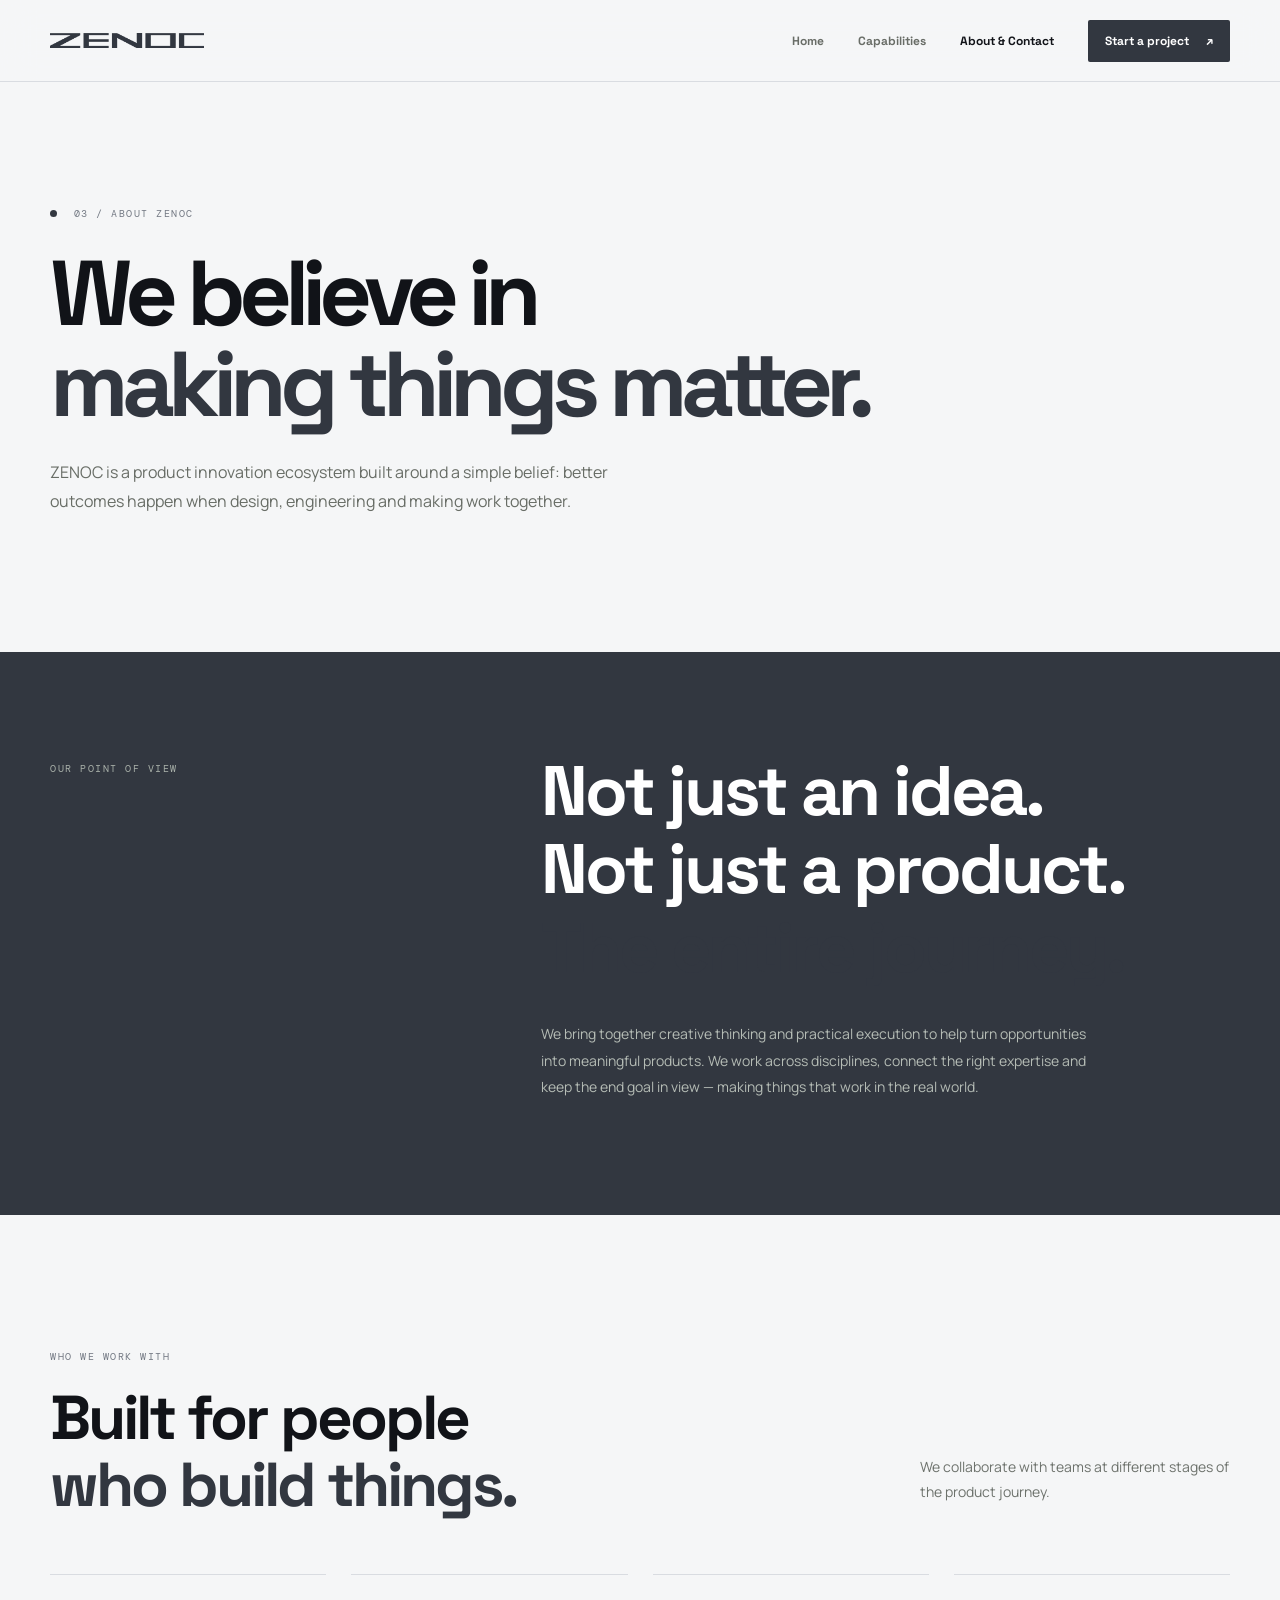
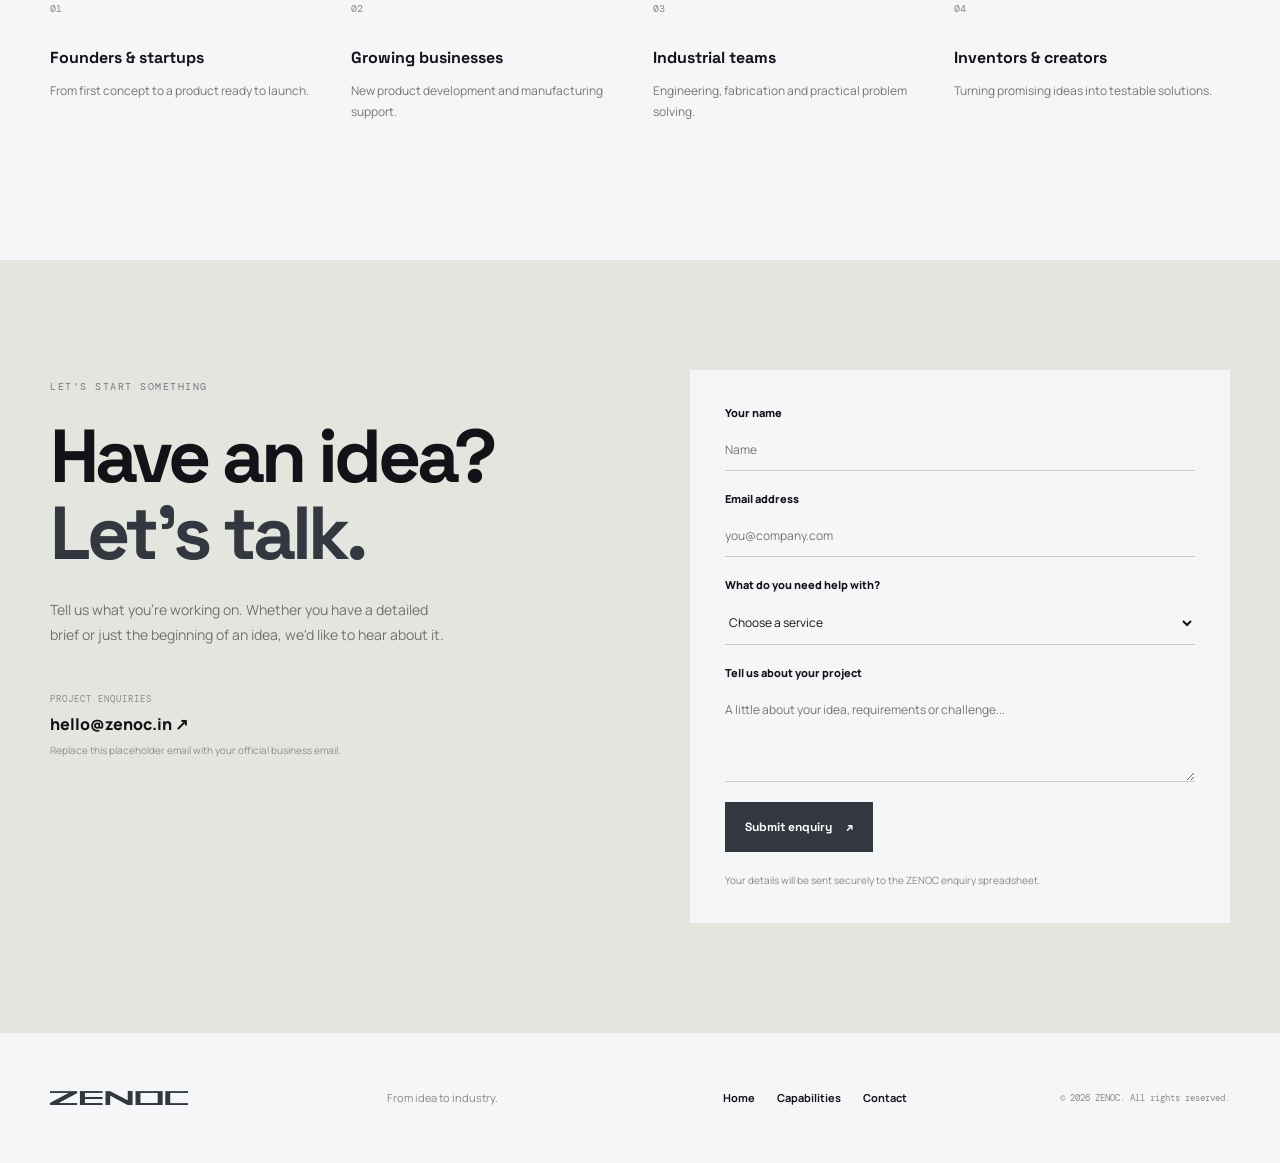
==== about.html @ 17db70b9 "upload of website" ====
<!DOCTYPE html>
<html lang="en"><head><meta charset="UTF-8"><meta name="viewport" content="width=device-width, initial-scale=1.0"><meta name="description" content="Meet ZENOC and start a product innovation project."><title>About & Contact — ZENOC</title><link rel="preconnect" href="https://fonts.googleapis.com"><link rel="preconnect" href="https://fonts.gstatic.com" crossorigin><link href="https://fonts.googleapis.com/css2?family=DM+Mono:wght@400;500&family=Manrope:wght@400;500;600;700;800&family=Space+Grotesk:wght@400;500;600;700&display=swap" rel="stylesheet"><link rel="stylesheet" href="styles.css"><script src="script.js" defer></script></head>
<body><header class="site-header"><a class="brand logo-brand" href="index.html"><img src="zenoc-logo.png" alt="ZENOC"></a><button class="menu-toggle" aria-label="Open menu" aria-expanded="false">☰</button><nav class="nav"><a href="index.html">Home</a><a href="capabilities.html">Capabilities</a><a class="active" href="about.html">About & Contact</a><a class="nav-cta" href="#contact">Start a project <span>↗</span></a></nav></header>
<main><section class="page-hero about-hero wrap"><p class="eyebrow"><i></i> 03 / ABOUT ZENOC</p><h1>We believe in<br><em>making things matter.</em></h1><p class="page-lead">ZENOC is a product innovation ecosystem built around a simple belief: better outcomes happen when design, engineering and making work together.</p></section>
<section class="about-statement"><div class="wrap statement-grid"><p class="eyebrow">OUR POINT OF VIEW</p><h2>Not just an idea.<br>Not just a product.<br><span>The entire journey.</span></h2><p>We bring together creative thinking and practical execution to help turn opportunities into meaningful products. We work across disciplines, connect the right expertise and keep the end goal in view — making things that work in the real world.</p></div></section>
<section class="section wrap audience"><div class="section-heading"><div><p class="eyebrow">WHO WE WORK WITH</p><h2>Built for people<br><em>who build things.</em></h2></div><p>We collaborate with teams at different stages of the product journey.</p></div><div class="audience-grid"><div><span>01</span><h3>Founders & startups</h3><p>From first concept to a product ready to launch.</p></div><div><span>02</span><h3>Growing businesses</h3><p>New product development and manufacturing support.</p></div><div><span>03</span><h3>Industrial teams</h3><p>Engineering, fabrication and practical problem solving.</p></div><div><span>04</span><h3>Inventors & creators</h3><p>Turning promising ideas into testable solutions.</p></div></div></section>
<section class="contact-section" id="contact"><div class="wrap contact-grid"><div><p class="eyebrow">LET'S START SOMETHING</p><h2>Have an idea?<br><em>Let's talk.</em></h2><p class="contact-note">Tell us what you're working on. Whether you have a detailed brief or just the beginning of an idea, we'd like to hear about it.</p><div class="contact-meta"><span>PROJECT ENQUIRIES</span><a href="mailto:hello@zenoc.in">hello@zenoc.in ↗</a><small>Replace this placeholder email with your official business email.</small></div></div>
<form class="contact-form" id="contactForm"><label>Your name<input name="name" type="text" placeholder="Name" required></label><label>Email address<input name="email" type="email" placeholder="you@company.com" required></label><label>What do you need help with?<select name="service" required><option value="">Choose a service</option><option>Product design & development</option><option>Engineering & DFM</option><option>Prototyping</option><option>Fabrication & manufacturing</option><option>Branding & commercialization</option><option>End-to-end product development</option><option>Other</option></select></label><label>Tell us about your project<textarea name="message" rows="4" placeholder="A little about your idea, requirements or challenge..." required></textarea></label><div class="website-field" aria-hidden="true"><label>Leave this field empty<input name="website" type="text" tabindex="-1" autocomplete="off"></label></div><button class="button button-dark" type="submit">Submit enquiry <span>↗</span></button><p class="form-note" id="formNote">Your details will be sent securely to the ZENOC enquiry spreadsheet.</p></form></div></section></main>
<footer class="footer wrap"><a class="brand logo-brand" href="index.html"><img src="zenoc-logo.png" alt="ZENOC"></a><p>From idea to industry.</p><div class="footer-links"><a href="index.html">Home</a><a href="capabilities.html">Capabilities</a><a href="#contact">Contact</a></div><small>© <span id="year"></span> ZENOC. All rights reserved.</small></footer></body></html>
---- styles.css ----
/* ZENOC — responsive visual system */
:root{--ink:#171918;--paper:#f2f1ec;--muted:#777b75;--line:#d6d7d0;--orange:#323740;--white:#fff;--mono:"DM Mono",monospace;--sans:"Manrope",Arial,sans-serif}
*{box-sizing:border-box}html{scroll-behavior:smooth}body{margin:0;background:var(--paper);color:var(--ink);font-family:var(--sans);-webkit-font-smoothing:antialiased}a{color:inherit;text-decoration:none}.wrap{width:min(1180px,calc(100% - 64px));margin:auto}.site-header{height:82px;padding:0 max(32px,calc((100vw - 1180px)/2));display:flex;align-items:center;justify-content:space-between;border-bottom:1px solid var(--line);position:relative;z-index:5;background:rgba(242,241,236,.94)}.brand{font-size:25px;font-weight:800;letter-spacing:-2px}.brand span{font:10px var(--mono);vertical-align:top;margin-left:3px;letter-spacing:0}.nav{display:flex;align-items:center;gap:34px;font-size:12px;font-weight:700}.nav a:not(.nav-cta){color:#696d67}.nav a.active,.nav a:hover{color:var(--ink)}.nav-cta{background:var(--ink);color:white;padding:13px 17px;border-radius:2px}.nav-cta span,.button span{margin-left:14px}.menu-toggle{display:none;border:0;background:none;font-size:23px}.hero{min-height:650px;display:grid;grid-template-columns:1fr .9fr;align-items:center;gap:45px;padding-top:65px;padding-bottom:70px}.eyebrow{font:10px var(--mono);letter-spacing:1.5px;color:var(--muted);text-transform:uppercase}.eyebrow i{display:inline-block;width:7px;height:7px;background:var(--orange);border-radius:50%;margin-right:9px}.hero h1,.page-hero h1{font-size:clamp(58px,7.5vw,100px);line-height:.99;letter-spacing:-7px;margin:28px 0 25px;font-weight:700}.accent{color:var(--orange)}.hero-lead,.page-lead{font-size:16px;line-height:1.8;color:#686d66;max-width:510px}.hero-actions{display:flex;align-items:center;gap:28px;margin-top:34px}.button{display:inline-flex;align-items:center;justify-content:center;padding:17px 20px;font-size:12px;font-weight:800;border:0;cursor:pointer;transition:transform .2s,background .2s}.button:hover{transform:translateY(-3px)}.button-dark{background:var(--ink);color:white}.button-dark:hover{background:var(--orange)}.button-light{background:var(--paper);color:var(--ink)}.text-link,.arrow-link{font-size:12px;font-weight:800}.text-link span,.arrow-link span{color:var(--orange);margin-left:8px}.hero-visual{height:480px;position:relative;overflow:hidden;background:#202523;background-image:linear-gradient(135deg,#303936,#111715)}.visual-grid{position:absolute;inset:0;background-image:linear-gradient(rgba(255,255,255,.08) 1px,transparent 1px),linear-gradient(90deg,rgba(255,255,255,.08) 1px,transparent 1px);background-size:40px 40px;mask-image:linear-gradient(transparent,#000 20%,#000 80%,transparent)}.orbit{position:absolute;border:1px solid rgba(255,255,255,.22);border-radius:50%;width:370px;height:370px;left:50%;top:50%;transform:translate(-50%,-50%) rotate(-28deg)}.orbit-two{width:470px;height:260px;transform:translate(-50%,-50%) rotate(35deg)}.core-object{position:absolute;left:50%;top:49%;transform:translate(-50%,-50%);width:190px;height:190px;filter:drop-shadow(20px 25px 22px #0008)}.core-front{position:absolute;inset:25px 15px 0;background:linear-gradient(145deg,#f56b40,#c43e23);clip-path:polygon(0 18%,74% 0,100% 18%,100% 82%,25% 100%,0 78%);display:grid;place-items:center;color:#fff;font-size:85px;font-weight:800;letter-spacing:-10px}.core-front span{color:#242b28}.core-top{position:absolute;top:0;left:15px;width:140px;height:45px;background:#ff986d;clip-path:polygon(0 40%,75% 0,100% 35%,25% 100%)}.core-side{position:absolute;right:0;top:30px;width:40px;height:145px;background:#9e321e;clip-path:polygon(0 0,100% 14%,100% 80%,0 100%)}.visual-label{position:absolute;color:#d7ddd8;font:9px var(--mono);letter-spacing:1.5px}.label-top{top:24px;left:24px}.label-bottom{bottom:24px;right:24px}.visual-cross{position:absolute;right:28px;top:20px;color:var(--orange);font-size:30px}.ticker{overflow:hidden;background:var(--orange);color:#171918;padding:17px 0;white-space:nowrap;font:11px var(--mono);letter-spacing:2px}.ticker div{min-width:max-content;animation:marquee 32s linear infinite}.ticker b{margin:0 28px}@keyframes marquee{to{transform:translateX(-35%)}}.section{padding-top:125px;padding-bottom:125px}.intro-section{display:grid;grid-template-columns:1fr 1fr;gap:100px}.section h2,.section-heading h2,.process-inner h2{font-size:clamp(40px,5vw,62px);line-height:1.08;letter-spacing:-3px;margin:22px 0 0}.section h2 em,.section-heading h2 em,.process-inner h2 em,.page-hero h1 em,.about-statement h2 span,.contact-grid h2 em{font-style:normal;color:var(--orange)}.intro-text{padding-top:42px;max-width:500px}.intro-text p{font-size:15px;line-height:1.9;color:#686d66;margin:0 0 20px}.arrow-link{display:inline-block;margin-top:17px}.ecosystem-section{background:#e6e6df;padding:110px 0}.section-heading{display:flex;justify-content:space-between;align-items:end;gap:40px;margin-bottom:55px}.section-heading>p{max-width:310px;color:#6d726c;font-size:14px;line-height:1.8}.journey{display:grid;grid-template-columns:repeat(6,1fr);border-top:1px solid #c6c9c0}.journey-step{padding:23px 17px 8px 0;border-right:1px solid #c6c9c0;min-height:210px}.journey-step+ .journey-step{padding-left:17px}.journey-step:last-child{border:0}.journey-step>span,.card-no,.capability-index,.audience-grid span{font:10px var(--mono);color:#858a82}.step-icon{font-size:30px;color:var(--orange);margin:25px 0 17px}.journey-step h3{font-size:15px;margin:0 0 9px}.journey-step p,.cap-card p{font-size:11px;line-height:1.7;color:#747970;margin:0}.capabilities-preview{padding-bottom:130px}.cap-grid{display:grid;grid-template-columns:1.15fr 1fr 1fr;gap:14px}.cap-card{min-height:290px;padding:26px;position:relative;display:flex;flex-direction:column;align-items:flex-start;justify-content:space-between;overflow:hidden;transition:transform .25s}.cap-card:hover{transform:translateY(-5px)}.cap-card h3{font-size:27px;line-height:1.15;letter-spacing:-1px;margin:30px 0 10px}.cap-card p{max-width:240px}.cap-large{background:#d7d9d1}.cap-dark{background:#222a26;color:white}.cap-dark p,.cap-dark .card-no{color:#b0b8b0}.cap-orange{background:var(--orange)}.cap-orange p,.cap-orange .card-no{color:#542719}.card-arrow{position:absolute;right:25px;bottom:22px;font-size:22px}.cta-band{background:#202724;color:white;padding:100px 0}.cta-inner{position:relative}.cta-inner h2{font-size:clamp(58px,8vw,96px);line-height:.98;letter-spacing:-6px;margin:25px 0 35px}.cta-inner .eyebrow{color:#a9b1a9}.footer{min-height:130px;display:grid;grid-template-columns:1fr 1fr 1fr auto;align-items:center;gap:20px}.footer>p{font-size:11px;color:#858a82}.footer-links{display:flex;gap:22px;font-size:11px;font-weight:700}.footer small{font:9px var(--mono);color:#8a8e87}.page-hero{padding-top:115px;padding-bottom:90px}.page-hero h1{font-size:clamp(58px,8vw,92px);margin:28px 0}.page-lead{max-width:560px}.capability-list{padding-bottom:110px}.capability-row{display:grid;grid-template-columns:180px 1fr 120px;gap:35px;padding:48px 0;border-top:1px solid var(--line)}.capability-index{padding-top:10px}.capability-row h2{font-size:35px;line-height:1.13;letter-spacing:-1.8px;margin:0 0 17px}.capability-row p{max-width:590px;color:#70756e;font-size:13px;line-height:1.8}.capability-row ul{display:flex;flex-wrap:wrap;gap:8px 25px;padding:0;margin:20px 0 0;list-style:none}.capability-row li{font:10px var(--mono);color:#6d726b}.capability-row li:before{content:"↗";color:var(--orange);margin-right:7px}.capability-symbol{font-size:65px;color:var(--orange);justify-self:end;padding-top:8px}.process-strip{background:#e5e6df;padding:95px 0}.process-inner h2{margin-bottom:45px}.process-points{display:grid;grid-template-columns:repeat(5,1fr);border-top:1px solid #c5c9c0}.process-points div{padding:20px 10px 0 0;display:flex;flex-direction:column;gap:24px}.process-points b{font:11px var(--mono);color:var(--orange)}.process-points span{font-size:12px;font-weight:700}.mini-cta{padding-top:90px;padding-bottom:90px;display:flex;align-items:center;justify-content:space-between}.mini-cta h2{font-size:38px;letter-spacing:-2px;line-height:1.1}.about-hero{padding-bottom:120px}.about-statement{background:#202724;color:white;padding:100px 0}.statement-grid{display:grid;grid-template-columns:1fr 1.6fr;gap:20px 60px}.statement-grid .eyebrow{color:#a9b1a9}.about-statement h2{font-size:clamp(43px,6vw,70px);line-height:1.12;letter-spacing:-3px;margin:0;grid-column:2}.statement-grid>p:last-child{grid-column:2;max-width:550px;color:#b5bcb5;font-size:14px;line-height:1.9}.audience-grid{display:grid;grid-template-columns:repeat(4,1fr);gap:25px}.audience-grid>div{border-top:1px solid var(--line);padding-top:20px}.audience-grid h3{font-size:16px;margin:30px 0 10px}.audience-grid p{font-size:12px;color:#747970;line-height:1.8}.contact-section{background:#e4e5de;padding:110px 0}.contact-grid{display:grid;grid-template-columns:1fr 1fr;gap:100px}.contact-grid h2{font-size:clamp(50px,6vw,75px);line-height:1.03;letter-spacing:-4px;margin:25px 0}.contact-note{max-width:400px;color:#6f746d;font-size:14px;line-height:1.8}.contact-meta{display:flex;flex-direction:column;gap:8px;margin-top:45px}.contact-meta span{font:9px var(--mono);color:#888d85;letter-spacing:1px}.contact-meta a{font-weight:800;font-size:16px}.contact-meta small{font-size:10px;color:#8b8f88}.contact-form{background:var(--paper);padding:35px;display:flex;flex-direction:column;gap:20px}.contact-form label{display:flex;flex-direction:column;gap:9px;font-size:11px;font-weight:800}.contact-form input,.contact-form select,.contact-form textarea{width:100%;border:0;border-bottom:1px solid #c9ccc3;background:transparent;padding:12px 0;font:12px var(--sans);color:var(--ink);outline:none;border-radius:0}.contact-form input:focus,.contact-form select:focus,.contact-form textarea:focus{border-color:var(--orange)}.contact-form textarea{resize:vertical}.contact-form .button{align-self:flex-start}.form-note{font-size:10px;color:#858a82;line-height:1.6;margin:0}
@media(max-width:850px){.wrap{width:min(100% - 40px,650px)}.site-header{padding:0 20px;height:72px}.menu-toggle{display:block}.nav{display:none;position:absolute;top:72px;left:0;right:0;background:var(--paper);padding:20px;flex-direction:column;align-items:stretch;gap:20px;border-bottom:1px solid var(--line)}.nav.open{display:flex}.nav-cta{text-align:center}.hero{grid-template-columns:1fr;padding-top:65px;gap:45px}.hero h1,.page-hero h1{letter-spacing:-4px}.hero-visual{height:390px}.intro-section,.contact-grid{grid-template-columns:1fr;gap:30px}.intro-text{padding-top:0}.section{padding-top:85px;padding-bottom:85px}.section-heading{align-items:flex-start;flex-direction:column;gap:15px}.journey{grid-template-columns:repeat(3,1fr)}.journey-step:nth-child(3){border-right:0}.journey-step:nth-child(4),.journey-step:nth-child(5),.journey-step:nth-child(6){border-top:1px solid #c6c9c0}.journey-step:nth-child(4){padding-left:0}.cap-grid{grid-template-columns:1fr 1fr}.cap-large{grid-column:span 2}.footer{grid-template-columns:1fr 1fr;padding-top:30px;padding-bottom:30px}.footer-links{justify-content:flex-end}.footer small{grid-column:span 2}.capability-row{grid-template-columns:110px 1fr 55px;gap:15px}.capability-symbol{font-size:45px}.process-points{grid-template-columns:repeat(3,1fr);row-gap:25px}.statement-grid{grid-template-columns:1fr;gap:25px}.about-statement h2,.statement-grid>p:last-child{grid-column:1}.audience-grid{grid-template-columns:1fr 1fr}.contact-grid{gap:45px}}
@media(max-width:520px){.wrap{width:calc(100% - 36px)}.hero{min-height:0;padding-top:55px;padding-bottom:55px}.hero h1,.page-hero h1{font-size:57px;letter-spacing:-4px}.hero-lead,.page-lead{font-size:14px}.hero-actions{align-items:flex-start;flex-direction:column;gap:20px}.hero-visual{height:330px}.orbit{width:280px;height:280px}.orbit-two{width:350px;height:210px}.core-object{transform:translate(-50%,-50%) scale(.8)}.ticker{padding:14px 0}.ticker div{font-size:9px}.section h2,.section-heading h2,.process-inner h2{font-size:43px;letter-spacing:-2px}.journey{grid-template-columns:1fr 1fr}.journey-step:nth-child(2),.journey-step:nth-child(4){border-right:0}.journey-step:nth-child(3){border-right:1px solid #c6c9c0}.journey-step:nth-child(3){border-top:1px solid #c6c9c0}.journey-step:nth-child(4){border-top:1px solid #c6c9c0}.journey-step:nth-child(5){padding-left:0}.cap-grid{grid-template-columns:1fr}.cap-large{grid-column:auto}.cap-card{min-height:245px}.cta-band{padding:75px 0}.cta-inner h2{font-size:65px;letter-spacing:-4px}.footer{grid-template-columns:1fr;gap:13px}.footer-links{justify-content:flex-start}.footer small{grid-column:auto}.page-hero{padding-top:75px;padding-bottom:65px}.capability-row{grid-template-columns:1fr 45px;gap:8px;padding:35px 0}.capability-index{grid-column:span 2}.capability-row h2{font-size:30px}.capability-row>div:nth-child(2){grid-column:1}.capability-symbol{grid-column:2;grid-row:2;font-size:38px}.capability-row ul{gap:9px 16px}.process-points{grid-template-columns:1fr 1fr}.mini-cta{align-items:flex-start;flex-direction:column;gap:20px}.audience-grid{grid-template-columns:1fr 1fr;gap:22px 15px}.contact-section{padding:75px 0}.contact-form{padding:24px 18px}.contact-grid h2{font-size:57px}}

/* ZENOC monochrome glass identity */
:root{--ink:#111318;--paper:#f5f6f7;--muted:#737983;--line:#d9dce1;--orange:#323740}
body{background:#f5f6f7;color:#111318}
.site-header{background:rgba(245,246,247,.88);backdrop-filter:blur(18px);-webkit-backdrop-filter:blur(18px)}
.nav-cta,.button-dark{background:#323740;color:#fff}
.nav-cta:hover,.button-dark:hover{background:#111318}
.hero-visual.glass-visual{isolation:isolate;background:radial-gradient(ellipse at 50% 40%,#69717d 0%,#323740 45%,#171a20 100%);border:1px solid rgba(255,255,255,.16);box-shadow:0 28px 70px rgba(20,25,33,.18);overflow:hidden}
.glass-visual:before{content:"";position:absolute;inset:0;background:linear-gradient(135deg,rgba(255,255,255,.14),transparent 38%,rgba(255,255,255,.04));z-index:-1}
.glass-visual .visual-grid{background-image:linear-gradient(rgba(255,255,255,.055) 1px,transparent 1px),linear-gradient(90deg,rgba(255,255,255,.055) 1px,transparent 1px);background-size:48px 48px}
.glass-orb{position:absolute;border:1px solid rgba(255,255,255,.19);border-radius:50%}
.orb-a{width:390px;height:390px;left:15%;top:12%;box-shadow:inset 0 0 60px rgba(255,255,255,.04),0 0 50px rgba(255,255,255,.035)}
.orb-b{width:260px;height:260px;right:8%;bottom:8%;border-color:rgba(255,255,255,.12)}
.glass-panel{position:absolute;background:linear-gradient(135deg,rgba(255,255,255,.23),rgba(255,255,255,.055));border:1px solid rgba(255,255,255,.38);box-shadow:0 20px 55px rgba(0,0,0,.22),inset 0 1px 0 rgba(255,255,255,.35);backdrop-filter:blur(22px);-webkit-backdrop-filter:blur(22px);color:#fff}
.panel-main{width:220px;height:270px;left:50%;top:50%;transform:translate(-50%,-46%) rotate(-5deg);padding:23px;display:flex;flex-direction:column;justify-content:space-between;border-radius:18px}
.panel-main strong{font-size:48px;line-height:.93;letter-spacing:-3px}.panel-main em{font-style:normal;color:#cbd1da}
.panel-main .panel-kicker,.panel-main small,.panel-back span,.panel-back b,.panel-side span{font:9px var(--mono);letter-spacing:1.2px}
.panel-main small{color:#d0d5dc}
.panel-back{width:220px;height:145px;left:18%;top:23%;transform:rotate(12deg);border-radius:15px;padding:17px;display:flex;justify-content:space-between;align-items:flex-start}
.panel-back b{align-self:flex-end}
.panel-side{right:9%;bottom:22%;padding:16px 19px;border-radius:12px;display:flex;flex-direction:column;gap:13px;transform:rotate(5deg)}
.glass-visual .visual-label{color:rgba(255,255,255,.8)}.glass-visual .visual-cross{color:#fff}
.orbit,.core-object{display:none}
.ticker{background:#323740;color:#fff}.ticker b{color:#cbd1da}
.cap-large{background:#e2e5e9}.cap-dark{background:#323740}.cap-orange{background:#d5d9df}
.cap-orange p,.cap-orange .card-no{color:#555d68}
.cta-band,.about-statement{background:#323740}.button-light{background:#fff;color:#323740}
@media(max-width:520px){.panel-main{transform:translate(-50%,-46%) scale(.82) rotate(-5deg)}.panel-back{left:5%;top:18%;transform:scale(.8) rotate(12deg)}.panel-side{right:4%;bottom:13%;transform:scale(.82) rotate(5deg)}}

/* Typography and supplied ZENOC wordmark */
:root{--sans:"Manrope",Arial,sans-serif;--display:"Space Grotesk","Manrope",sans-serif}
h1,h2,h3,.brand,.button,.nav{font-family:var(--display)}
.brand.logo-brand{display:inline-flex;align-items:center;width:154px;line-height:0}
.brand.logo-brand img{display:block;width:100%;height:auto;object-fit:contain}
.footer .brand.logo-brand{width:138px}
@media(max-width:520px){.brand.logo-brand{width:138px}.footer .brand.logo-brand{width:130px}}

/* Contact form submission states and invisible spam honeypot */
.website-field{position:absolute!important;left:-10000px!important;width:1px!important;height:1px!important;overflow:hidden!important}
.contact-form button:disabled{opacity:.6;cursor:wait}
.form-note.form-error{color:#a32929}

/* Homepage hero: remove decorative image/artwork and use a clean editorial layout */
.hero{grid-template-columns:minmax(0,1fr);min-height:560px;max-width:1180px}
.hero-copy{max-width:820px}
.hero-lead{max-width:620px}
@media(max-width:850px){.hero{grid-template-columns:1fr;min-height:0}}
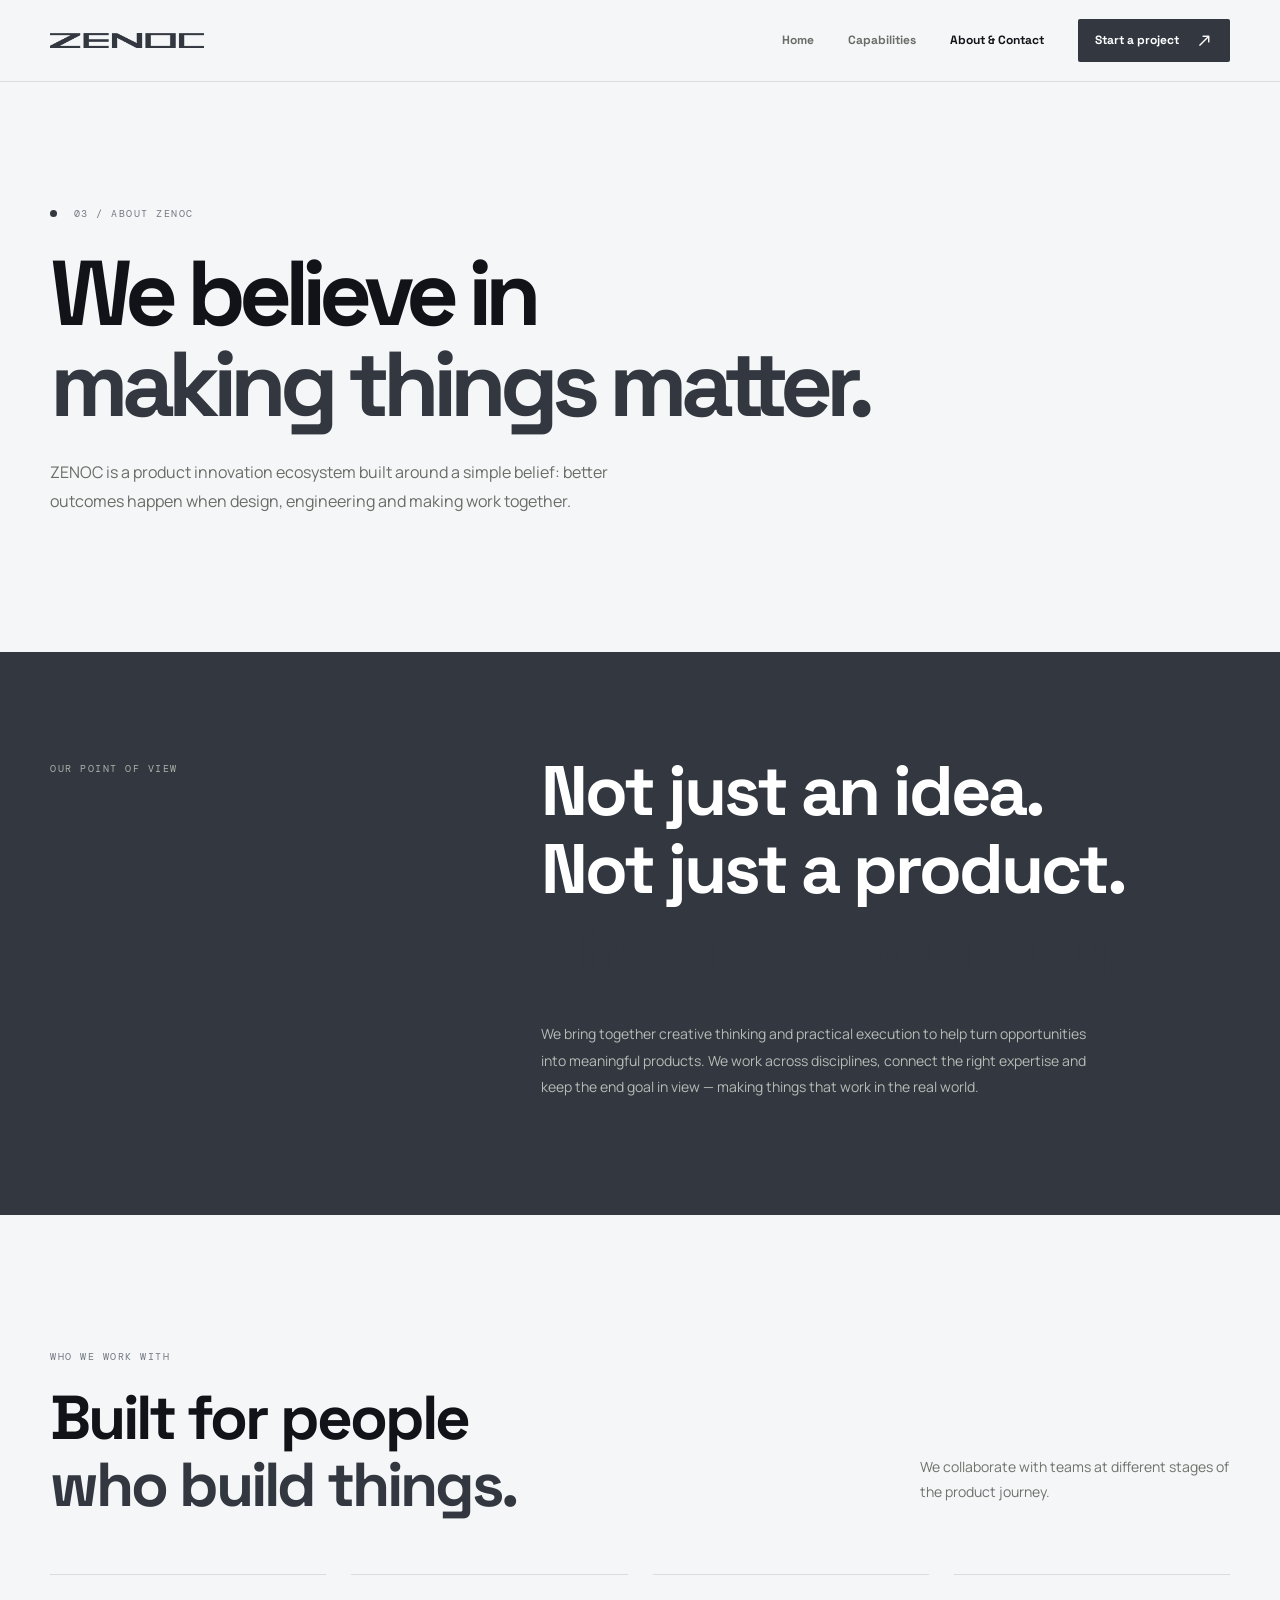
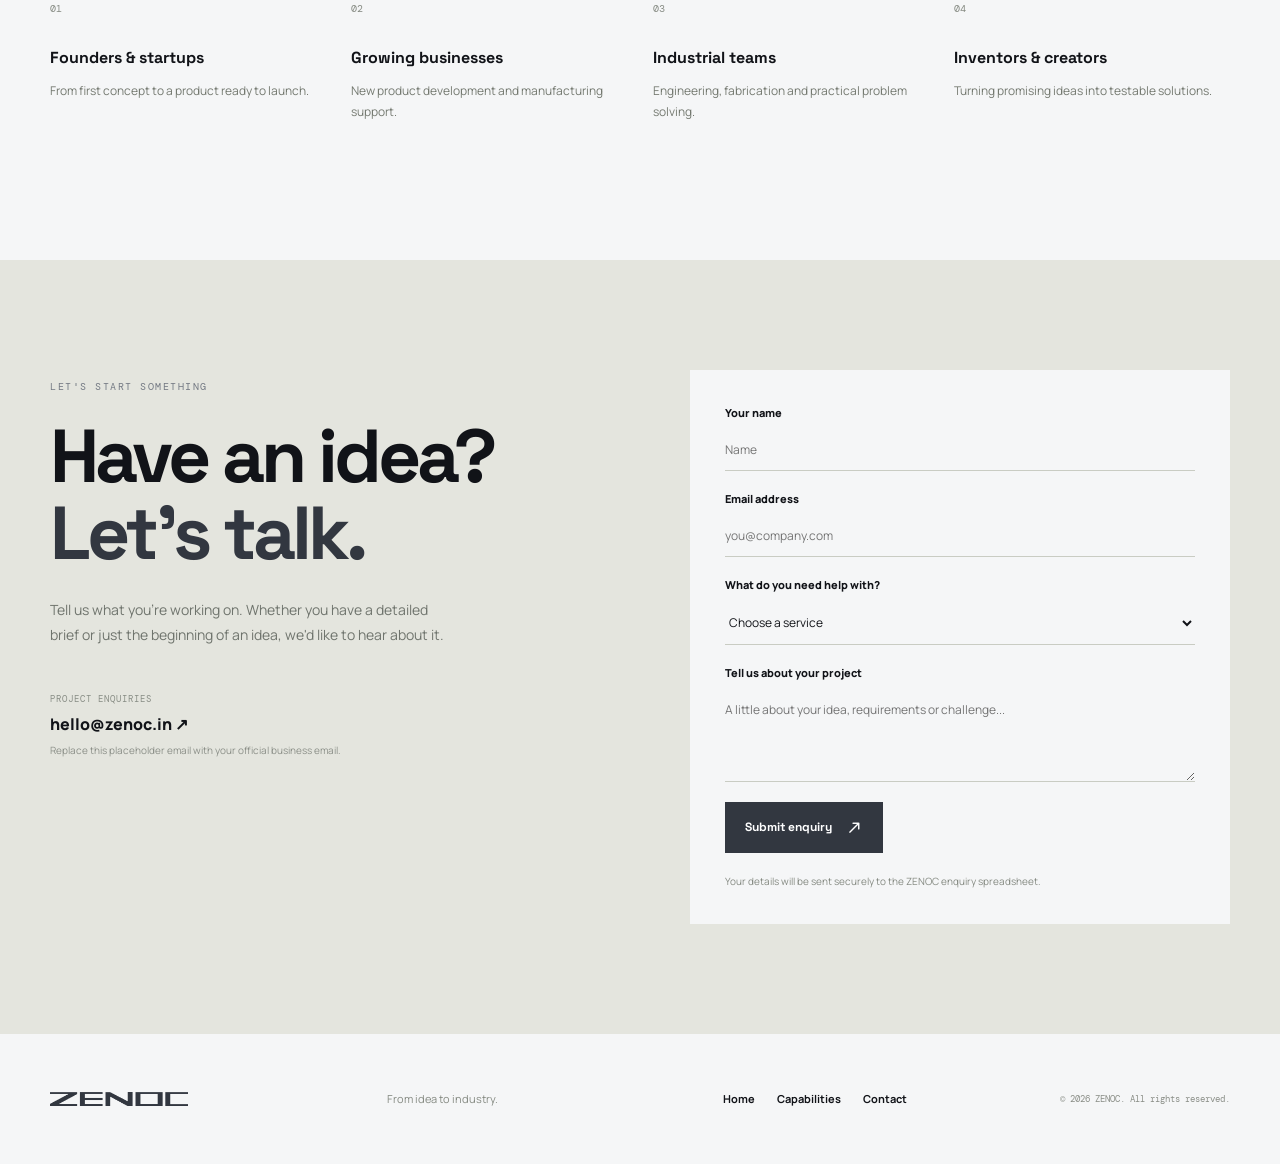
==== commit bd73658e: "v2" ====
--- a/about.html
+++ b/about.html
@@ -1,9 +1,9 @@
 <!DOCTYPE html>
-<html lang="en"><head><meta charset="UTF-8"><meta name="viewport" content="width=device-width, initial-scale=1.0"><meta name="description" content="Meet ZENOC and start a product innovation project."><title>About & Contact — ZENOC</title><link rel="preconnect" href="https://fonts.googleapis.com"><link rel="preconnect" href="https://fonts.gstatic.com" crossorigin><link href="https://fonts.googleapis.com/css2?family=DM+Mono:wght@400;500&family=Manrope:wght@400;500;600;700;800&family=Space+Grotesk:wght@400;500;600;700&display=swap" rel="stylesheet"><link rel="stylesheet" href="styles.css"><script src="script.js" defer></script></head>
-<body><header class="site-header"><a class="brand logo-brand" href="index.html"><img src="zenoc-logo.png" alt="ZENOC"></a><button class="menu-toggle" aria-label="Open menu" aria-expanded="false">☰</button><nav class="nav"><a href="index.html">Home</a><a href="capabilities.html">Capabilities</a><a class="active" href="about.html">About & Contact</a><a class="nav-cta" href="#contact">Start a project <span>↗</span></a></nav></header>
+<html lang="en"><head><meta charset="UTF-8"><meta name="viewport" content="width=device-width, initial-scale=1.0"><meta name="description" content="Meet ZENOC and start a product innovation project."><title>About & Contact — ZENOC</title><link rel="preconnect" href="https://fonts.googleapis.com"><link rel="preconnect" href="https://fonts.gstatic.com" crossorigin><link href="https://fonts.googleapis.com/css2?family=DM+Mono:wght@400;500&family=Manrope:wght@400;500;600;700;800&family=Space+Grotesk:wght@400;500;600;700&display=swap" rel="stylesheet"><link href="https://fonts.googleapis.com/css2?family=Material+Symbols+Rounded:opsz,wght,FILL,GRAD@20..48,400,0,0" rel="stylesheet"><link rel="stylesheet" href="styles.css"><script src="script.js" defer></script></head>
+<body><header class="site-header"><a class="brand logo-brand" href="index.html"><img src="zenoc-logo.png" alt="ZENOC"></a><button class="menu-toggle" aria-label="Open menu" aria-expanded="false"><span class="material-symbols-rounded" aria-hidden="true">menu</span></button><nav class="nav"><a href="index.html">Home</a><a href="capabilities.html">Capabilities</a><a class="active" href="about.html">About & Contact</a><a class="nav-cta" href="#contact">Start a project <span class="material-symbols-rounded icon-inline" aria-hidden="true">north_east</span></a></nav></header>
 <main><section class="page-hero about-hero wrap"><p class="eyebrow"><i></i> 03 / ABOUT ZENOC</p><h1>We believe in<br><em>making things matter.</em></h1><p class="page-lead">ZENOC is a product innovation ecosystem built around a simple belief: better outcomes happen when design, engineering and making work together.</p></section>
 <section class="about-statement"><div class="wrap statement-grid"><p class="eyebrow">OUR POINT OF VIEW</p><h2>Not just an idea.<br>Not just a product.<br><span>The entire journey.</span></h2><p>We bring together creative thinking and practical execution to help turn opportunities into meaningful products. We work across disciplines, connect the right expertise and keep the end goal in view — making things that work in the real world.</p></div></section>
 <section class="section wrap audience"><div class="section-heading"><div><p class="eyebrow">WHO WE WORK WITH</p><h2>Built for people<br><em>who build things.</em></h2></div><p>We collaborate with teams at different stages of the product journey.</p></div><div class="audience-grid"><div><span>01</span><h3>Founders & startups</h3><p>From first concept to a product ready to launch.</p></div><div><span>02</span><h3>Growing businesses</h3><p>New product development and manufacturing support.</p></div><div><span>03</span><h3>Industrial teams</h3><p>Engineering, fabrication and practical problem solving.</p></div><div><span>04</span><h3>Inventors & creators</h3><p>Turning promising ideas into testable solutions.</p></div></div></section>
 <section class="contact-section" id="contact"><div class="wrap contact-grid"><div><p class="eyebrow">LET'S START SOMETHING</p><h2>Have an idea?<br><em>Let's talk.</em></h2><p class="contact-note">Tell us what you're working on. Whether you have a detailed brief or just the beginning of an idea, we'd like to hear about it.</p><div class="contact-meta"><span>PROJECT ENQUIRIES</span><a href="mailto:hello@zenoc.in">hello@zenoc.in ↗</a><small>Replace this placeholder email with your official business email.</small></div></div>
-<form class="contact-form" id="contactForm"><label>Your name<input name="name" type="text" placeholder="Name" required></label><label>Email address<input name="email" type="email" placeholder="you@company.com" required></label><label>What do you need help with?<select name="service" required><option value="">Choose a service</option><option>Product design & development</option><option>Engineering & DFM</option><option>Prototyping</option><option>Fabrication & manufacturing</option><option>Branding & commercialization</option><option>End-to-end product development</option><option>Other</option></select></label><label>Tell us about your project<textarea name="message" rows="4" placeholder="A little about your idea, requirements or challenge..." required></textarea></label><div class="website-field" aria-hidden="true"><label>Leave this field empty<input name="website" type="text" tabindex="-1" autocomplete="off"></label></div><button class="button button-dark" type="submit">Submit enquiry <span>↗</span></button><p class="form-note" id="formNote">Your details will be sent securely to the ZENOC enquiry spreadsheet.</p></form></div></section></main>
+<form class="contact-form" id="contactForm"><label>Your name<input name="name" type="text" placeholder="Name" required></label><label>Email address<input name="email" type="email" placeholder="you@company.com" required></label><label>What do you need help with?<select name="service" required><option value="">Choose a service</option><option>Product design & development</option><option>Engineering & DFM</option><option>Prototyping</option><option>Fabrication & manufacturing</option><option>Branding & commercialization</option><option>End-to-end product development</option><option>Other</option></select></label><label>Tell us about your project<textarea name="message" rows="4" placeholder="A little about your idea, requirements or challenge..." required></textarea></label><div class="website-field" aria-hidden="true"><label>Leave this field empty<input name="website" type="text" tabindex="-1" autocomplete="off"></label></div><button class="button button-dark" type="submit">Submit enquiry <span class="material-symbols-rounded icon-inline" aria-hidden="true">north_east</span></button><p class="form-note" id="formNote">Your details will be sent securely to the ZENOC enquiry spreadsheet.</p></form></div></section></main>
 <footer class="footer wrap"><a class="brand logo-brand" href="index.html"><img src="zenoc-logo.png" alt="ZENOC"></a><p>From idea to industry.</p><div class="footer-links"><a href="index.html">Home</a><a href="capabilities.html">Capabilities</a><a href="#contact">Contact</a></div><small>© <span id="year"></span> ZENOC. All rights reserved.</small></footer></body></html>
--- a/styles.css
+++ b/styles.css
@@ -50,3 +50,12 @@
 .hero-copy{max-width:820px}
 .hero-lead{max-width:620px}
 @media(max-width:850px){.hero{grid-template-columns:1fr;min-height:0}}
+
+
+/* Google Material Symbols — consistent icon system across ZENOC */
+.material-symbols-rounded{font-family:'Material Symbols Rounded';font-weight:normal;font-style:normal;font-size:1em;line-height:1;letter-spacing:normal;text-transform:none;display:inline-block;white-space:nowrap;word-wrap:normal;direction:ltr;-webkit-font-feature-settings:'liga';-webkit-font-smoothing:antialiased;font-feature-settings:'liga';font-variation-settings:'FILL' 0,'wght' 400,'GRAD' 0,'opsz' 24}
+.icon-inline{font-size:17px;vertical-align:middle;margin-left:10px}
+.menu-toggle .material-symbols-rounded{font-size:26px}
+.step-icon .step-material-icon{font-size:32px}
+.capability-symbol .material-symbols-rounded{font-size:62px}
+@media(max-width:760px){.capability-symbol .material-symbols-rounded{font-size:48px}}
